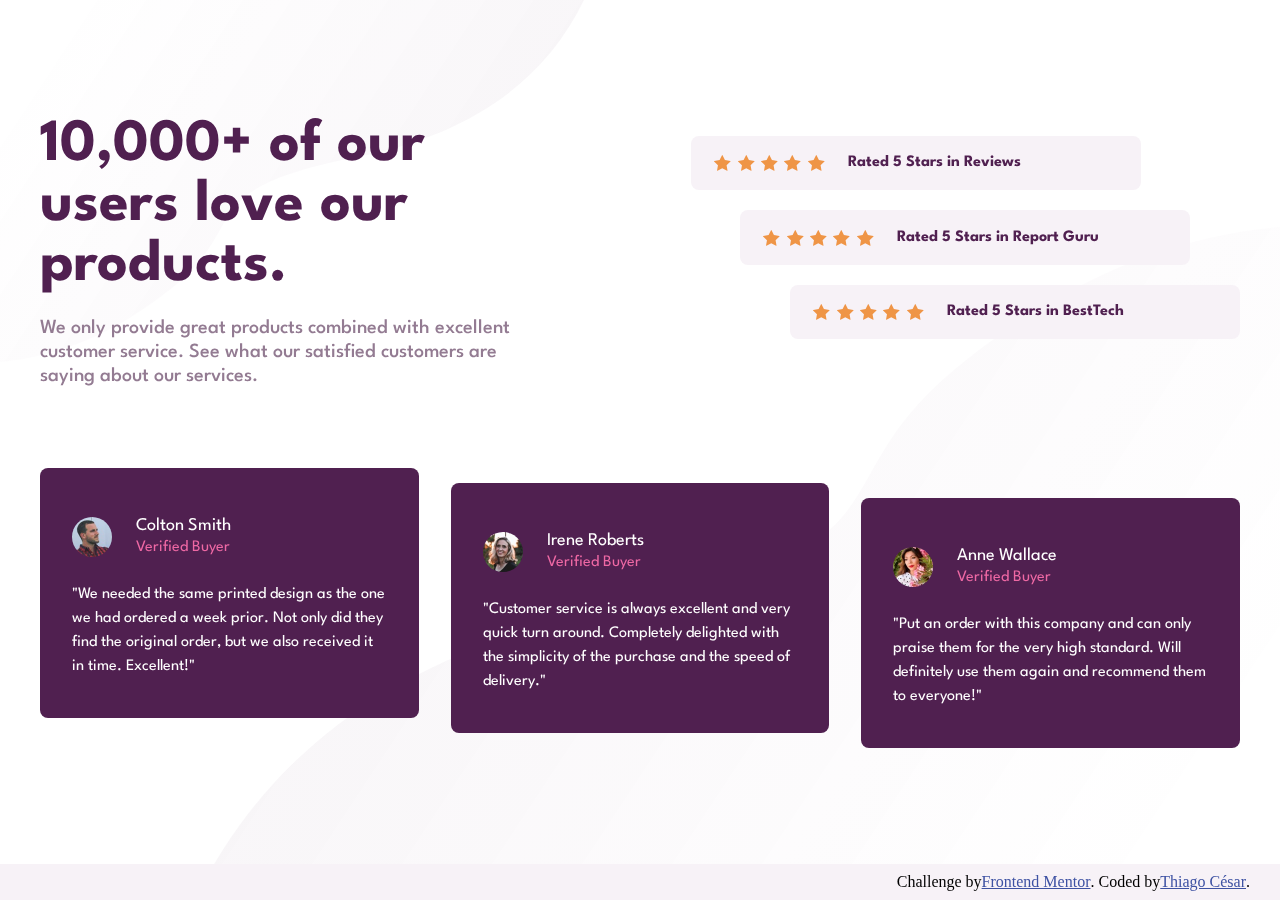
==== social/index.html @ 651b7416 "Criação do site Social" ====
<!DOCTYPE html>
<html lang="en">
  <head>
    <meta charset="UTF-8" />
    <meta name="viewport" content="width=device-width, initial-scale=1.0" />

    <link rel="stylesheet" href="reset.css">
    <link rel="stylesheet" href="style.css">
    <link rel="icon" type="image/png" sizes="32x32" href="./images/favicon-32x32.png"/>

    <title>Frontend Mentor | Social proof section</title>

  </head>
  <body>
    <div class="bg-box">
      <div class="bg-top"></div>
      <div class="bg-bottom"></div> 
    </div>
    <main>
      <section class="container">
        <div class="container-top">
          <div class="container-left">
            <h1>10,000+ of our users love our products.</h1>
            <p>We only provide great products combined with excellent customer service. See what our satisfied customers are saying about our services.</p>
          </div>
          <div class="container-right">
            <div class="reviews">
              <img src="images/icon-star.svg" alt="Icon Star">
              <img src="images/icon-star.svg" alt="Icon Star">
              <img src="images/icon-star.svg" alt="Icon Star">
              <img src="images/icon-star.svg" alt="Icon Star">
              <img src="images/icon-star.svg" alt="Icon Star">
              <strong>Rated 5 Stars in Reviews</strong>
            </div>
            <div class="report">
              <img src="images/icon-star.svg" alt="Icon Star">
              <img src="images/icon-star.svg" alt="Icon Star">
              <img src="images/icon-star.svg" alt="Icon Star">
              <img src="images/icon-star.svg" alt="Icon Star">
              <img src="images/icon-star.svg" alt="Icon Star">
              <strong>Rated 5 Stars in Report Guru</strong>
            </div>
            <div class="best">
              <img src="images/icon-star.svg" alt="Icon Star">
              <img src="images/icon-star.svg" alt="Icon Star">
              <img src="images/icon-star.svg" alt="Icon Star">
              <img src="images/icon-star.svg" alt="Icon Star">
              <img src="images/icon-star.svg" alt="Icon Star">
              <strong>Rated 5 Stars in BestTech</strong>
            </div>
          </div>
        </div>
        <div class="coments">
          <div class="banner1">
            <div class="box-container">
            <div class="box">
              <img src="images/image-colton.jpg" alt="Imagem Colton">
              <div class="name">
                <strong>Colton Smith</strong>
                <p>Verified Buyer</p>
              </div>
            </div>
            <div class="content">
              <p>"We needed the same printed design as the one we had ordered a week prior. Not only did they find the original order, but we also received it in time. Excellent!"</p>
            </div>
          </div>
          </div>
          <div class="banner2">
            <div class="box-container">
              <div class="box">
                <img src="images/image-irene.jpg" alt="Imagem Irene">
                <div class="name">
                  <strong>Irene Roberts</strong>
                  <p>Verified Buyer</p>
                </div>
              </div>
              <div class="content">
                <p>"Customer service is always excellent and very quick turn around. Completely delighted with the simplicity of the purchase and the speed of delivery."</p>
              </div>
            </div>
          </div>
          <div class="banner3">
            <div class="box-container">
              <div class="box">
                <img src="images/image-anne.jpg" alt="Imagem Anne">
                <div class="name">
                  <strong>Anne Wallace</strong>
                  <p>Verified Buyer</p>
                </div>
              </div>
              <div class="content"> 
                <p >"Put an order with this company and can only praise them for the very high standard. Will definitely use them again and recommend them to everyone!"</p>
              </div>
              </div>
            </div>
        </div>
      </section>
    </main>
    <footer class="attribution">
        Challenge by
        <a href="https://www.frontendmentor.io?ref=challenge" target="_blank"
          >Frontend Mentor</a
        >. Coded by <a href="https://github.com/ThiagoCRibeiro/html-css.git" target="_blank">Thiago César</a>.
    </footer>
  </body>
</html>
---- social/style.css ----
@import url('https://fonts.googleapis.com/css2?family=League+Spartan:wght@400;500;700&display=swap');

:root{
    --Very-Dark-Magenta: hsl(300, 43%, 22%);
    --Soft-Pink: hsl(333, 80%, 67%);
    --Dark-Grayish-Magenta: hsl(303, 10%, 53%);
    --Light-Grayish-Magenta: hsl(300, 24%, 96%);
    --White: hsl(0, 0%, 100%);
}

*{
    font-family: 'League Spartan', sans-serif;
}

body{
    background-color: var(--White);
    display: flex;
    flex-direction: column;
    align-items: center;
    justify-content: center;
    width: 100vw;
    height: 100vh;
}

.bg-box{
    height: 100vh;
    position: fixed;
    top: 0;
    width: 100vw;
    z-index: -1;
}

.bg-top{
    background-image: url(images/bg-pattern-top-desktop.svg);
    background-position: top left;
    background-repeat: no-repeat;
    height: 100vh;
    left: 0;
    top: 0;
    position: absolute;
    width: 100vw;
}

.bg-bottom{
    background-image: url(images/bg-pattern-bottom-desktop.svg);
    background-repeat: no-repeat;
    background-position: bottom right ;
    bottom: 0;
    height: 100vh;
    position: absolute;
    right: 0;
    width: 100vw;
}

main{
    display: flex;
    justify-content: center;
    align-items: center;
    max-width: 100%;
    height: 100vh;
}

.container{
    width: 1200px;
    margin: 0 auto;
}

.container-top{
    display: flex;  
    padding-bottom: 80px;
}

.container-left{
    width: 50%;
}

.container-left h1{
    width: 400px;
    color: var(--Very-Dark-Magenta);
    font-size: 60px;
    font-weight: 700;
    padding-bottom: 20px;
}

.container-left p {
    width: 500px;
    color: var(--Dark-Grayish-Magenta);
    font-size: 20px;
    font-weight: 500;
    line-height: 1.5rem;
}

.container-right{
    display: flex;
    flex-direction: column;
    width: 500px;
    right: 0;
    height: fit-content;
    padding-left: 50px;
    margin-top: 20px;
}

.container-right img{
    padding: 0.2rem;
}

.container-right strong{
    color: var(--Very-Dark-Magenta);
    font-weight: 700;
    font-size: 16px;
    padding-left: 20px;
}

.container-right .reviews{
    margin-left: 1px;
}

.container-right .report{
    margin-left: 50px;
}

.container-right .best{
    margin-left: 100px;
}

.reviews{
    width: 100%;
    background-color: var(--Light-Grayish-Magenta);
    border-radius: 0.5rem;
    text-align: center;
    margin: 0 20px 20px 20px;
    padding: 16px 0 16px 20px;
    display: flex;
    align-items: center;
    
}

.report{
    width: 100%;
    background-color: var(--Light-Grayish-Magenta);
    border-radius: 0.5rem;
    text-align: center;
    margin: 0 20px 20px 20px;
    padding: 16px 0 16px 20px;
    display: flex;
    align-items: center;
}

.best{
    width: 100%;
    background-color: var(--Light-Grayish-Magenta);
    border-radius: 0.5rem;
    text-align: center;
    margin: 0 20px 10px 20px;
    padding: 16px 0 16px 20px;
    display: flex;
    align-items: center;
}

.coments{
    display: flex;
}

.banner1{
    width: 600px;
    height: 250px;
    background-color: var(--Very-Dark-Magenta);
    border-radius: 0.5rem;
    margin-right: 2rem;
}

.banner2{
    width: 600px;
    height: 250px;
    background-color: var(--Very-Dark-Magenta);
    border-radius: 0.5rem;

    margin-top: 15px;
    margin-right: 2rem;
}

.banner3{
    width: 600px;
    height: 250px;
    background-color: var(--Very-Dark-Magenta);
    border-radius: 0.5rem;
    margin-top: 30px;

}

.box-container{
    display: flex;
    flex-direction: column;
    padding: 2rem;
}

.box img{
    width: 40px;
    border-radius: 50%;
}

.box{
    display: flex;
    align-items: center;
    padding: 1.0em 0 1.5em 0;
}

.name{
    padding-left: 1.5rem;
    line-height: 1.3rem;
}

.name strong{
    color: var(--White);
    font-size: 18px;
    font-weight: 400;
}

.name p{
    color: var(--Soft-Pink);
    font-size: 16px;
}

.content{
    color: var(--White);
    font-size: 16px;
    line-height: 1.5rem;
}

.attribution {
    width: 100vw;
    display: flex;
    justify-content: flex-end;
    padding-right: 30px;
    padding: 10px 30px 10px 0;
    background-color: var(--Light-Grayish-Magenta);
    font-size: 16px;
    
  }
  .attribution a {
    color: hsl(228, 45%, 44%);
  }
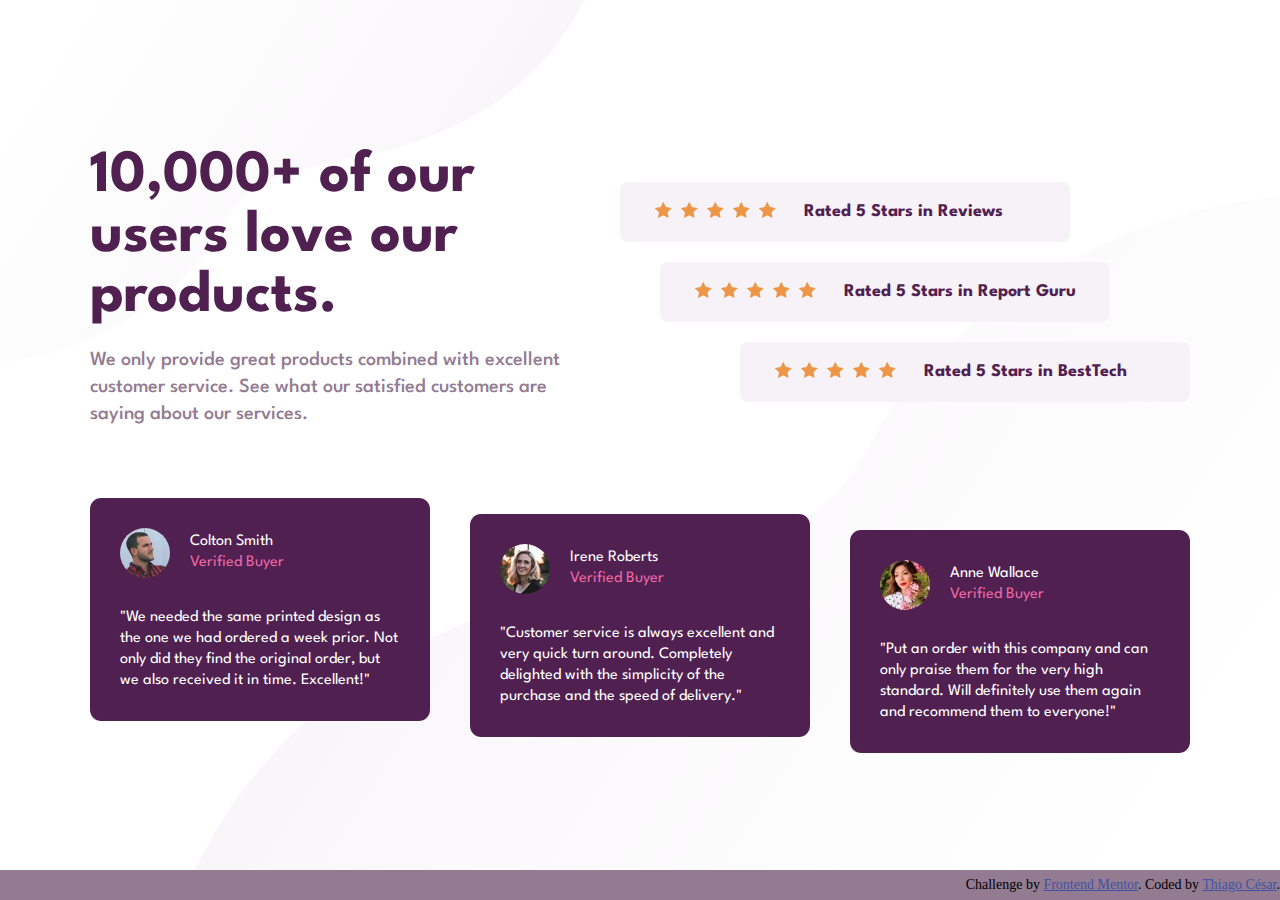
==== commit e88b2460: "inserido responsividade" ====
--- a/social/index.html
+++ b/social/index.html
@@ -3,104 +3,103 @@
   <head>
     <meta charset="UTF-8" />
     <meta name="viewport" content="width=device-width, initial-scale=1.0" />
-
+    
     <link rel="stylesheet" href="reset.css">
     <link rel="stylesheet" href="style.css">
     <link rel="icon" type="image/png" sizes="32x32" href="./images/favicon-32x32.png"/>
 
     <title>Frontend Mentor | Social proof section</title>
-
   </head>
   <body>
-    <div class="bg-box">
-      <div class="bg-top"></div>
-      <div class="bg-bottom"></div> 
-    </div>
     <main>
-      <section class="container">
+      <section>
         <div class="container-top">
           <div class="container-left">
             <h1>10,000+ of our users love our products.</h1>
-            <p>We only provide great products combined with excellent customer service. See what our satisfied customers are saying about our services.</p>
-          </div>
-          <div class="container-right">
-            <div class="reviews">
-              <img src="images/icon-star.svg" alt="Icon Star">
-              <img src="images/icon-star.svg" alt="Icon Star">
-              <img src="images/icon-star.svg" alt="Icon Star">
-              <img src="images/icon-star.svg" alt="Icon Star">
-              <img src="images/icon-star.svg" alt="Icon Star">
-              <strong>Rated 5 Stars in Reviews</strong>
+            <p>We only provide great products combined with excellent customer service.
+              See what our satisfied customers are saying about our services.</p>
             </div>
-            <div class="report">
-              <img src="images/icon-star.svg" alt="Icon Star">
-              <img src="images/icon-star.svg" alt="Icon Star">
-              <img src="images/icon-star.svg" alt="Icon Star">
-              <img src="images/icon-star.svg" alt="Icon Star">
-              <img src="images/icon-star.svg" alt="Icon Star">
-              <strong>Rated 5 Stars in Report Guru</strong>
-            </div>
-            <div class="best">
-              <img src="images/icon-star.svg" alt="Icon Star">
-              <img src="images/icon-star.svg" alt="Icon Star">
-              <img src="images/icon-star.svg" alt="Icon Star">
-              <img src="images/icon-star.svg" alt="Icon Star">
-              <img src="images/icon-star.svg" alt="Icon Star">
-              <strong>Rated 5 Stars in BestTech</strong>
+            <div class="container-right">
+                <div class="container-review">
+                  <div class="review">
+                      <img src="images/icon-star.svg" alt="Icon Star">
+                      <img src="images/icon-star.svg" alt="Icon Star">
+                      <img src="images/icon-star.svg" alt="Icon Star">
+                      <img src="images/icon-star.svg" alt="Icon Star">
+                      <img src="images/icon-star.svg" alt="Icon Star">
+                    </div>
+                    <h2>Rated 5 Stars in Reviews</h2>
+                </div>
+                <div class="container-report">
+                  <div class="report">
+                    <img src="images/icon-star.svg" alt="Icon Star">
+                    <img src="images/icon-star.svg" alt="Icon Star">
+                    <img src="images/icon-star.svg" alt="Icon Star">
+                    <img src="images/icon-star.svg" alt="Icon Star">
+                    <img src="images/icon-star.svg" alt="Icon Star">
+                  </div>
+                  <h2>Rated 5 Stars in Report Guru</h2>
+                </div>
+                <div class="container-best">
+                  <div class="best">
+                    <img src="images/icon-star.svg" alt="Icon Star">
+                    <img src="images/icon-star.svg" alt="Icon Star">
+                    <img src="images/icon-star.svg" alt="Icon Star">
+                    <img src="images/icon-star.svg" alt="Icon Star">
+                    <img src="images/icon-star.svg" alt="Icon Star">
+                  </div>
+                  <h2>Rated 5 Stars in BestTech</h2>
+                </div>
             </div>
           </div>
-        </div>
-        <div class="coments">
-          <div class="banner1">
-            <div class="box-container">
-            <div class="box">
-              <img src="images/image-colton.jpg" alt="Imagem Colton">
-              <div class="name">
-                <strong>Colton Smith</strong>
-                <p>Verified Buyer</p>
+          <div class="container-bottom">
+            <div class="container-box1">
+              <div class="container-box">
+                <div class="box">
+                  <img src="images/image-colton.jpg" alt="Imagem Colton">
+                  <div class="title">
+                    <h3>Colton Smith </h3>
+                    <h4>Verified Buyer</h4>
+                  </div>
+                </div>
+                <p class="paragraf">"We needed the same printed design as the one we had ordered a week prior. Not only did they find the original order, but we also received it in time.
+                Excellent!"</p>
               </div>
             </div>
-            <div class="content">
-              <p>"We needed the same printed design as the one we had ordered a week prior. Not only did they find the original order, but we also received it in time. Excellent!"</p>
+            <div class="container-box2">
+              <div class="container-box">
+                <div class="box">
+                  <img src="images/image-irene.jpg" alt="Imagem Irene">
+                  <div class="title">
+                    <h3>Irene Roberts</h3>
+                    <h4>Verified Buyer</h4>
+                  </div>
+                </div>
+                <p class="paragraf">"Customer service is always excellent and very quick turn around. Completely delighted with the simplicity of the purchase and the speed of delivery."</p>
+              </div>
             </div>
-          </div>
-          </div>
-          <div class="banner2">
-            <div class="box-container">
-              <div class="box">
-                <img src="images/image-irene.jpg" alt="Imagem Irene">
-                <div class="name">
-                  <strong>Irene Roberts</strong>
-                  <p>Verified Buyer</p>
+            <div class="container-box3">
+              <div class="container-box">
+                <div class="box">
+                  <img src="images/image-anne.jpg" alt="IMagem Anne">
+                  <div class="title">
+                  <h3>Anne Wallace</h3>
+                  <h4>Verified Buyer</h4>
+                  </div>
                 </div>
-              </div>
-              <div class="content">
-                <p>"Customer service is always excellent and very quick turn around. Completely delighted with the simplicity of the purchase and the speed of delivery."</p>
+                <p class="paragraf">"Put an order with this company and can only praise them for the very high standard. Will definitely use them again and recommend them to everyone!"</p>
               </div>
             </div>
           </div>
-          <div class="banner3">
-            <div class="box-container">
-              <div class="box">
-                <img src="images/image-anne.jpg" alt="Imagem Anne">
-                <div class="name">
-                  <strong>Anne Wallace</strong>
-                  <p>Verified Buyer</p>
-                </div>
-              </div>
-              <div class="content"> 
-                <p >"Put an order with this company and can only praise them for the very high standard. Will definitely use them again and recommend them to everyone!"</p>
-              </div>
-              </div>
-            </div>
-        </div>
-      </section>
-    </main>
-    <footer class="attribution">
-        Challenge by
-        <a href="https://www.frontendmentor.io?ref=challenge" target="_blank"
-          >Frontend Mentor</a
-        >. Coded by <a href="https://github.com/ThiagoCRibeiro/html-css.git" target="_blank">Thiago César</a>.
+        </section>
+      </main>
+        <footer>
+          <div class="attribution">
+            Challenge by
+            <a href="https://www.frontendmentor.io?ref=challenge" target="_blank"
+            >Frontend Mentor</a
+            >. Coded by <a href="https://github.com/ThiagoCRibeiro/html-css.git" target="_blank">Thiago César</a>.
+      </div>
     </footer>
   </body>
 </html>
--- a/social/style.css
+++ b/social/style.css
@@ -13,230 +13,392 @@
 }
 
 body{
+    background-image: url(images/bg-pattern-top-desktop.svg), url(images/bg-pattern-bottom-desktop.svg);
+    background-position: top left , bottom 30px right;
+    background-repeat: no-repeat no-repeat;
+    background-size: contain contain;
+    height: 100vh;
+    width: 100vw;
+    display: flex;
+    align-items: center;
+    justify-content: center;
+    flex-direction: column;
     background-color: var(--White);
-    display: flex;
-    flex-direction: column;
-    align-items: center;
-    justify-content: center;
-    width: 100vw;
-    height: 100vh;
-}
-
-.bg-box{
-    height: 100vh;
-    position: fixed;
-    top: 0;
-    width: 100vw;
-    z-index: -1;
-}
-
-.bg-top{
-    background-image: url(images/bg-pattern-top-desktop.svg);
-    background-position: top left;
-    background-repeat: no-repeat;
-    height: 100vh;
-    left: 0;
-    top: 0;
-    position: absolute;
-    width: 100vw;
-}
-
-.bg-bottom{
-    background-image: url(images/bg-pattern-bottom-desktop.svg);
-    background-repeat: no-repeat;
-    background-position: bottom right ;
-    bottom: 0;
-    height: 100vh;
-    position: absolute;
-    right: 0;
-    width: 100vw;
 }
 
 main{
-    display: flex;
-    justify-content: center;
-    align-items: center;
-    max-width: 100%;
-    height: 100vh;
-}
-
-.container{
-    width: 1200px;
-    margin: 0 auto;
+    max-width: 1440px;
+    margin: 0 20px;
 }
 
 .container-top{
-    display: flex;  
-    padding-bottom: 80px;
+    width: 100%;
+    display: flex;
+    margin-bottom: 70px;
+    justify-content: space-between;
 }
 
 .container-left{
-    width: 50%;
+    width: 500px;
+    align-items: flex-end;
 }
 
 .container-left h1{
-    width: 400px;
+    font-size: 60px;
     color: var(--Very-Dark-Magenta);
-    font-size: 60px;
     font-weight: 700;
     padding-bottom: 20px;
 }
 
-.container-left p {
-    width: 500px;
+.container-left p{
     color: var(--Dark-Grayish-Magenta);
     font-size: 20px;
+    line-height: 1.7rem;
     font-weight: 500;
-    line-height: 1.5rem;
 }
 
 .container-right{
-    display: flex;
-    flex-direction: column;
-    width: 500px;
-    right: 0;
-    height: fit-content;
-    padding-left: 50px;
+    width: 600px;
+    display: flex;
+    justify-content: center;
+    flex-direction: column;
+    align-items: flex-end;
+}
+
+.container-review{
+    width: 75%;
+    height: 60px;
+    background-color: var(--Light-Grayish-Magenta);
+    border-radius: .5rem;
+    display: flex;
+    justify-content: center;
+    align-items: center;
+    margin: 10px 120px 0 0;
+}
+
+.review{
+    width: 240px;
+    padding-left: 30px;
+}
+
+.review img{
+    padding-left: 5px;
+    height: 16px;    
+}
+
+.container-review h2{
+    font-size: 18px;
+    color: var(--Very-Dark-Magenta);
+    width: 400px;
+    font-weight: 700;
+    padding-left: 10px;
+}
+
+.container-report{
+    width: 75%;
+    height: 60px;
+    background-color: var(--Light-Grayish-Magenta);
+    border-radius: .5rem;
+    display: flex;
+    justify-content: center;
+    align-items: center;
+    margin: 20px 80px 0 0;
+}
+
+.report{
+    width: 240px;
+    padding-left: 30px;
+}
+
+.report img{
+    padding-left: 5px;
+    height: 16px;    
+}
+
+.container-report h2{
+    font-size: 18px;
+    color: var(--Very-Dark-Magenta);
+    width: 400px;
+    font-weight: 700;
+    padding-left: 10px;
+}
+
+.container-best{
+    width: 75%;
+    height: 60px;
+    background-color: var(--Light-Grayish-Magenta);
+    border-radius: .5rem;
+    display: flex;
+    justify-content: center;
+    align-items: center;
     margin-top: 20px;
 }
 
-.container-right img{
-    padding: 0.2rem;
-}
-
-.container-right strong{
+.best{
+    width: 240px;
+    padding-left: 30px;
+}
+
+.best img{
+    padding-left: 5px;
+    height: 16px;    
+}
+
+.container-best h2{
+    font-size: 18px;
     color: var(--Very-Dark-Magenta);
+    width: 400px;
     font-weight: 700;
+    padding-left: 10px;
+}
+
+.container-bottom{
+    display: flex;  
+    justify-content: space-between;
+}
+
+.container-box2{
+    margin-top: 16px;
+}
+
+.container-box3{
+    margin-top: 32px;
+}
+
+.container-box{
+    background-color: var(--Very-Dark-Magenta);
+    width: 340px;    
+    padding: 30px;
+    border-radius: .7em;
+}
+
+.box{
+    display: flex;
+    align-items: center;
+    padding-bottom: 30px;
+}
+
+.box img{
+    width: 50px;
+    border-radius: 50%;
+}
+
+.title{
+    padding-left: 20px;
+    line-height: 1.3rem;
+}
+
+.title h3{
+    color: var(--White);
+}
+
+.title h4{
+    color: var(--Soft-Pink);
+}
+
+.paragraf{
+    color: var(--White);
+    line-height: 1.3rem;
     font-size: 16px;
-    padding-left: 20px;
-}
-
-.container-right .reviews{
-    margin-left: 1px;
-}
-
-.container-right .report{
-    margin-left: 50px;
-}
-
-.container-right .best{
-    margin-left: 100px;
-}
-
-.reviews{
+}
+
+footer{
+    position: absolute;
+    bottom: 0px;
     width: 100%;
-    background-color: var(--Light-Grayish-Magenta);
-    border-radius: 0.5rem;
-    text-align: center;
-    margin: 0 20px 20px 20px;
-    padding: 16px 0 16px 20px;
-    display: flex;
-    align-items: center;
-    
-}
-
-.report{
-    width: 100%;
-    background-color: var(--Light-Grayish-Magenta);
-    border-radius: 0.5rem;
-    text-align: center;
-    margin: 0 20px 20px 20px;
-    padding: 16px 0 16px 20px;
-    display: flex;
-    align-items: center;
-}
-
-.best{
-    width: 100%;
-    background-color: var(--Light-Grayish-Magenta);
-    border-radius: 0.5rem;
-    text-align: center;
-    margin: 0 20px 10px 20px;
-    padding: 16px 0 16px 20px;
-    display: flex;
-    align-items: center;
-}
-
-.coments{
-    display: flex;
-}
-
-.banner1{
-    width: 600px;
-    height: 250px;
-    background-color: var(--Very-Dark-Magenta);
-    border-radius: 0.5rem;
-    margin-right: 2rem;
-}
-
-.banner2{
-    width: 600px;
-    height: 250px;
-    background-color: var(--Very-Dark-Magenta);
-    border-radius: 0.5rem;
-
-    margin-top: 15px;
-    margin-right: 2rem;
-}
-
-.banner3{
-    width: 600px;
-    height: 250px;
-    background-color: var(--Very-Dark-Magenta);
-    border-radius: 0.5rem;
-    margin-top: 30px;
-
-}
-
-.box-container{
-    display: flex;
-    flex-direction: column;
-    padding: 2rem;
-}
-
-.box img{
-    width: 40px;
-    border-radius: 50%;
-}
-
-.box{
-    display: flex;
-    align-items: center;
-    padding: 1.0em 0 1.5em 0;
-}
-
-.name{
-    padding-left: 1.5rem;
-    line-height: 1.3rem;
-}
-
-.name strong{
-    color: var(--White);
-    font-size: 18px;
-    font-weight: 400;
-}
-
-.name p{
-    color: var(--Soft-Pink);
-    font-size: 16px;
-}
-
-.content{
-    color: var(--White);
-    font-size: 16px;
-    line-height: 1.5rem;
-}
-
-.attribution {
-    width: 100vw;
-    display: flex;
-    justify-content: flex-end;
-    padding-right: 30px;
-    padding: 10px 30px 10px 0;
-    background-color: var(--Light-Grayish-Magenta);
-    font-size: 16px;
-    
+}
+
+.attribution {    
+    background-color: var(--Dark-Grayish-Magenta);
+    font-size: 14px;
+    text-align: end;
+    padding: 8px 0;
   }
   .attribution a {
     color: hsl(228, 45%, 44%);
-  }+  }
+
+  @media screen and (max-width: 1200px) {
+    main {
+        margin: auto;
+      }
+    section{
+      margin-top: 800px;
+      margin-bottom: 100px;
+      max-width: 900px;
+  }
+
+  .container-top {
+    display: flex;
+    flex-direction: column;
+    align-items: center;
+    justify-content: center;
+    margin: auto;
+  }
+  .container-left{
+    display: flex;
+    flex-direction: column;
+    justify-content: center;
+    margin: auto;
+    align-items: center;
+  }
+  .container-left h1{
+    text-align: center;
+    font-size: 60px;
+    margin: auto;
+  }
+  .container-left p{
+    padding: 0 50px;
+    text-align: center;
+  }
+
+  .container-right h2{
+    font-size: 18px;
+  }
+  .review img{
+    padding-left: 1px;
+    margin-bottom: 2px;
+    height: 12px; 
+  }
+  .report img{
+    padding-left: 1px;
+    margin-bottom: 2px;
+    height: 12px; 
+  }
+  .best img{
+    padding-left: 1px;
+    margin-bottom: 2px;
+    height: 12px; 
+  }
+  .container-right{
+    max-width: 500px;
+  }
+  .container-review{
+    
+    display: flex;
+    justify-content: center;
+    flex-direction: column;
+    margin: 10px auto;
+    align-items: center;
+    text-align: center;
+  }
+  .container-report{
+    display: flex;
+    justify-content: center;
+    flex-direction: column;
+    margin: 10px auto;
+    align-items: center;
+    text-align: center;
+  }
+  .container-best{
+    display: flex;
+    justify-content: center;
+    flex-direction: column;
+    margin: 10px auto;
+    align-items: center;
+    text-align: center;
+  }
+  .container-bottom{
+    display: flex;
+    flex-direction: column;
+    flex-wrap: wrap;
+    justify-content: center;
+    margin: 20px  auto;
+    align-items: center;
+  }
+  footer{
+      opacity: 0%;
+  }
+
+}
+
+@media screen and (max-width: 700px) {
+    main {
+        margin: auto;
+      }
+    section{
+      margin-top: 800px;
+  }
+
+  .container-top {
+    max-width: 400px;
+    display: flex;
+    flex-direction: column;
+    align-items: center;
+    justify-content: center;
+    margin: auto;
+  }
+  .container-left{
+    max-width: 350px;
+    display: flex;
+    flex-direction: column;
+    justify-content: center;
+    margin: auto;
+    align-items: center;
+  }
+  .container-left h1{
+    text-align: center;
+    font-size: 40px;
+    margin: auto;
+  }
+  .container-left p{
+    text-align: center;
+  }
+
+  .container-right{
+    max-width: 450px;
+}
+  .container-right h2{
+    font-size: 14px;
+  }
+  .review img{
+    padding-left: 1px;
+    height: 12px; 
+  }
+  .report img{
+    padding-left: 1px;
+    height: 12px; 
+  }
+  .best img{
+    padding-left: 1px;
+    height: 12px; 
+  }
+
+  .container-review{
+    display: flex;
+    justify-content: center;
+    flex-direction: column;
+    margin: 10px auto;
+    align-items: center;
+    text-align: center;
+  }
+  .container-report{
+    display: flex;
+    justify-content: center;
+    flex-direction: column;
+    margin: 10px auto;
+    align-items: center;
+    text-align: center;
+  }
+  .container-best{
+    display: flex;
+    justify-content: center;
+    flex-direction: column;
+    margin: 10px auto;
+    align-items: center;
+    text-align: center;
+  }
+  .container-bottom{
+    max-width: 400px;
+    display: flex;
+    flex-direction: column;
+    flex-wrap: wrap;
+    justify-content: center;
+    margin: 20px  auto;
+    align-items: center;
+  }
+  footer{
+      opacity: 0%;
+  }
+
+}